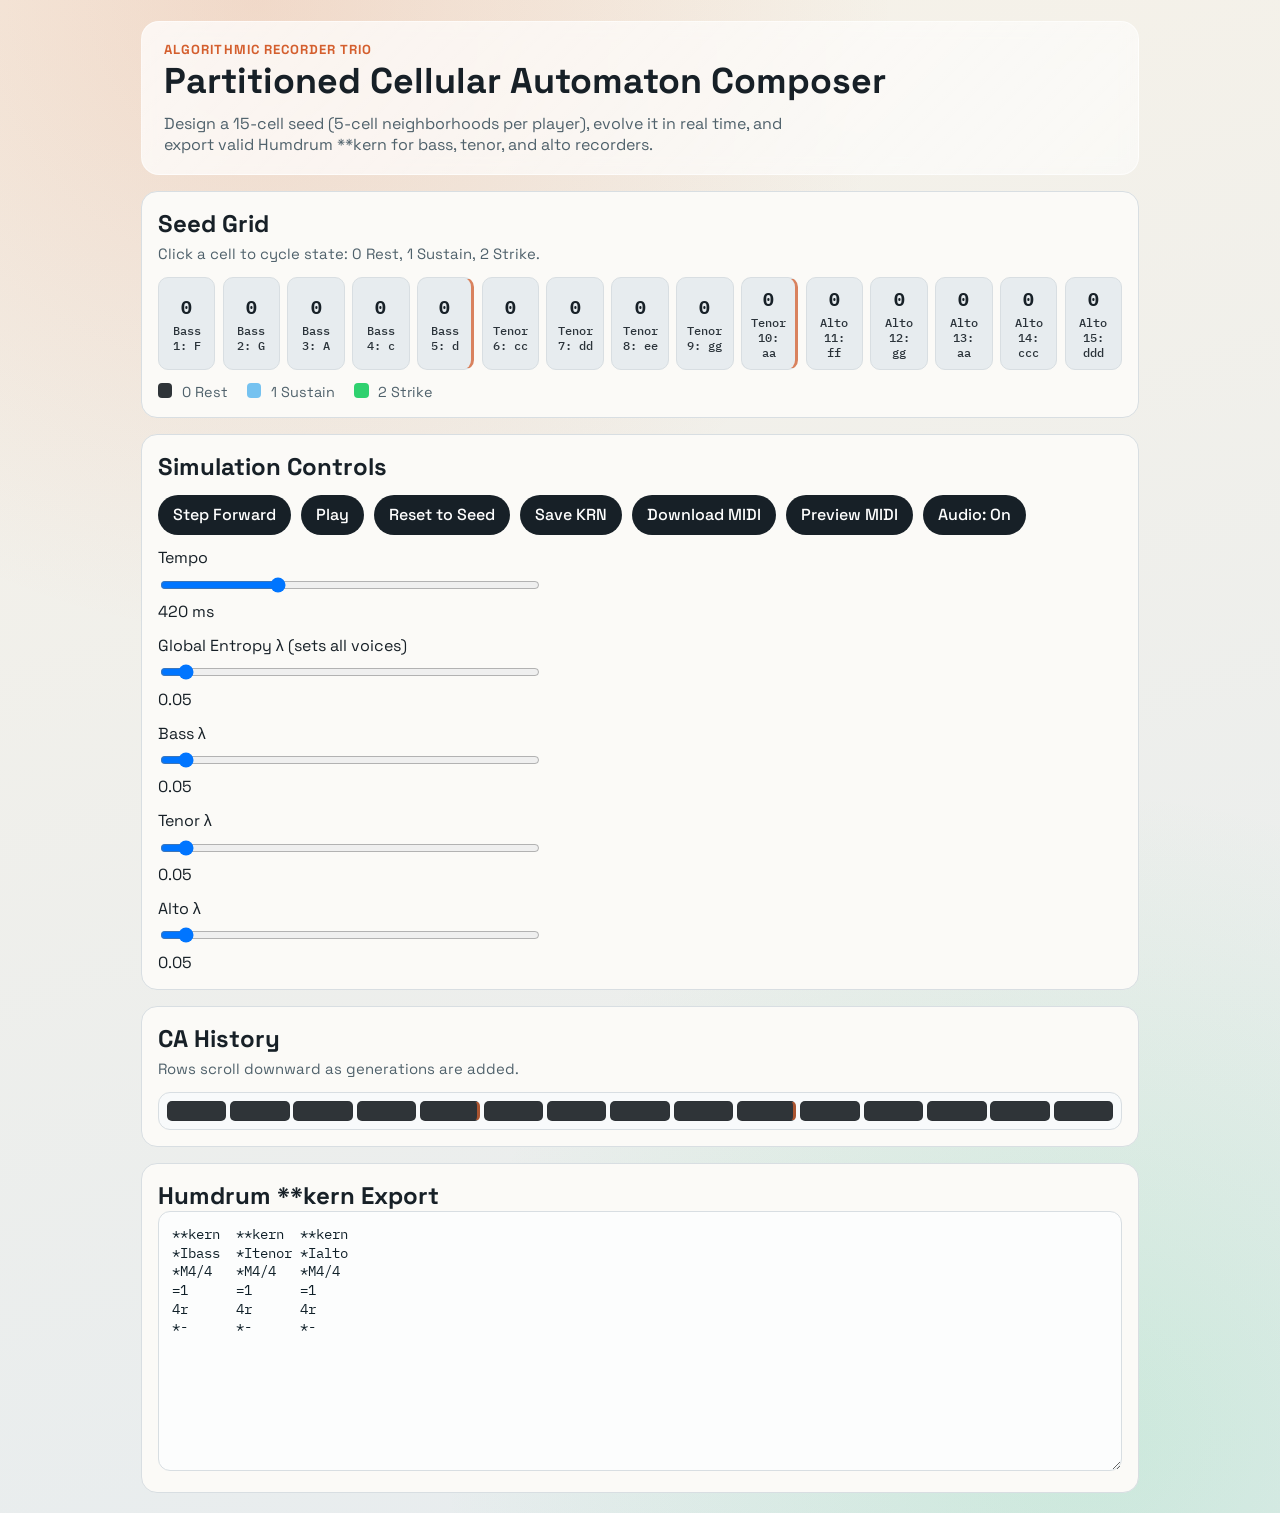
==== index.html @ 7b5e5764 "Initial implementation of recorder trio CA generator" ====
<!doctype html>
<html lang="en">
  <head>
    <meta charset="UTF-8" />
    <meta name="viewport" content="width=device-width, initial-scale=1.0" />
    <title>Recorder Trio CA Generator</title>
    <link rel="preconnect" href="https://fonts.googleapis.com" />
    <link rel="preconnect" href="https://fonts.gstatic.com" crossorigin />
    <link
      href="https://fonts.googleapis.com/css2?family=Space+Grotesk:wght@400;500;700&family=IBM+Plex+Mono:wght@400;600&display=swap"
      rel="stylesheet"
    />
    <link rel="stylesheet" href="style.css" />
  </head>
  <body>
    <main class="app-shell">
      <header class="hero">
        <p class="eyebrow">Algorithmic Recorder Trio</p>
        <h1>Partitioned Cellular Automaton Composer</h1>
        <p class="lede">
          Design a 15-cell seed (5-cell neighborhoods per player), evolve it in real time, and export valid Humdrum **kern for bass, tenor, and alto recorders.
        </p>
      </header>

      <section class="panel" aria-labelledby="seed-heading">
        <h2 id="seed-heading">Seed Grid</h2>
        <p class="helper">Click a cell to cycle state: 0 Rest, 1 Sustain, 2 Strike.</p>
        <div id="seed-grid" class="seed-grid" role="grid" aria-label="Initial 15-cell seed"></div>
        <div class="legend">
          <div><span class="chip s0"></span> 0 Rest</div>
          <div><span class="chip s1"></span> 1 Sustain</div>
          <div><span class="chip s2"></span> 2 Strike</div>
        </div>
      </section>

      <section class="panel controls" aria-labelledby="controls-heading">
        <h2 id="controls-heading">Simulation Controls</h2>
        <div class="button-row">
          <button id="step-btn" type="button">Step Forward</button>
          <button id="play-btn" type="button">Play</button>
          <button id="reset-btn" type="button">Reset to Seed</button>
          <button id="kern-btn" type="button">Save KRN</button>
          <button id="midi-btn" type="button">Download MIDI</button>
          <button id="midi-preview-btn" type="button">Preview MIDI</button>
          <button id="audio-btn" type="button">Audio: On</button>
        </div>
        <label class="speed" for="speed-input">
          Tempo
          <input id="speed-input" type="range" min="80" max="1200" step="20" value="420" />
          <span id="speed-label">420 ms</span>
        </label>
        <label class="speed" for="lambda-input">
          Global Entropy λ (sets all voices)
          <input id="lambda-input" type="range" min="0" max="1" step="0.01" value="0.05" />
          <span id="lambda-label">0.05</span>
        </label>
        <label class="speed" for="bass-lambda-input">
          Bass λ
          <input id="bass-lambda-input" type="range" min="0" max="1" step="0.01" value="0.05" />
          <span id="bass-lambda-label">0.05</span>
        </label>
        <label class="speed" for="tenor-lambda-input">
          Tenor λ
          <input id="tenor-lambda-input" type="range" min="0" max="1" step="0.01" value="0.05" />
          <span id="tenor-lambda-label">0.05</span>
        </label>
        <label class="speed" for="alto-lambda-input">
          Alto λ
          <input id="alto-lambda-input" type="range" min="0" max="1" step="0.01" value="0.05" />
          <span id="alto-lambda-label">0.05</span>
        </label>
      </section>

      <section class="panel" aria-labelledby="history-heading">
        <h2 id="history-heading">CA History</h2>
        <p class="helper">Rows scroll downward as generations are added.</p>
        <div id="history-grid" class="history-grid" aria-label="Cellular automaton history"></div>
      </section>

      <section class="panel" aria-labelledby="export-heading">
        <h2 id="export-heading">Humdrum **kern Export</h2>
        <textarea id="kern-output" readonly spellcheck="false" aria-label="Generated Humdrum kern output"></textarea>
      </section>
    </main>

    <script src="app.js"></script>
  </body>
</html>
---- style.css ----
:root {
  --bg-top: #f7f2e8;
  --bg-bottom: #e6ecef;
  --panel: #fbfaf7;
  --ink: #172027;
  --muted: #4f616b;
  --accent: #d45f2e;
  --rest: #2f3438;
  --sustain: #75c2f0;
  --strike: #2fd16f;
  --line: #d8dee2;
}

* {
  box-sizing: border-box;
}

body {
  margin: 0;
  font-family: "Space Grotesk", sans-serif;
  color: var(--ink);
  min-height: 100vh;
  background:
    radial-gradient(circle at 20% 0%, rgba(212, 95, 46, 0.17), transparent 35%),
    radial-gradient(circle at 85% 95%, rgba(47, 209, 111, 0.15), transparent 36%),
    linear-gradient(165deg, var(--bg-top), var(--bg-bottom));
}

.app-shell {
  max-width: 1040px;
  margin: 0 auto;
  padding: 1.3rem;
  display: grid;
  gap: 1rem;
}

.hero {
  background: linear-gradient(135deg, rgba(255, 255, 255, 0.74), rgba(255, 255, 255, 0.53));
  border: 1px solid rgba(255, 255, 255, 0.6);
  border-radius: 18px;
  padding: 1.2rem 1.4rem;
  backdrop-filter: blur(8px);
}

.eyebrow {
  margin: 0;
  letter-spacing: 0.08em;
  text-transform: uppercase;
  font-size: 0.82rem;
  font-weight: 700;
  color: var(--accent);
}

h1,
h2 {
  margin: 0;
}

h1 {
  font-size: clamp(1.5rem, 2.8vw, 2.25rem);
}

.lede {
  margin: 0.6rem 0 0;
  color: var(--muted);
  max-width: 65ch;
}

.panel {
  background: var(--panel);
  border: 1px solid var(--line);
  border-radius: 16px;
  padding: 1rem;
}

.helper {
  margin: 0.35rem 0 0.85rem;
  color: var(--muted);
  font-size: 0.93rem;
}

.seed-grid {
  display: grid;
  grid-template-columns: repeat(15, minmax(50px, 1fr));
  gap: 0.45rem;
}

.seed-cell {
  border: 1px solid var(--line);
  border-radius: 10px;
  min-height: 68px;
  color: var(--ink);
  display: grid;
  place-content: center;
  gap: 0.25rem;
  cursor: pointer;
  font-family: "IBM Plex Mono", monospace;
  transition: transform 150ms ease, box-shadow 200ms ease;
  user-select: none;
}

.seed-cell:hover {
  transform: translateY(-1px);
  box-shadow: 0 6px 16px rgba(23, 32, 39, 0.11);
}

.seed-cell.block-divider {
  border-right: 3px solid rgba(212, 95, 46, 0.75);
}

.seed-cell strong {
  font-size: 1.15rem;
  text-align: center;
}

.seed-cell small {
  font-size: 0.72rem;
  opacity: 0.9;
  text-align: center;
}

.state-0 {
  background: #e7ecef;
}

.state-1 {
  background: #d4ecfb;
}

.state-2 {
  background: #c6f6d7;
}

.legend {
  margin-top: 0.8rem;
  display: flex;
  flex-wrap: wrap;
  gap: 0.8rem 1.2rem;
  color: var(--muted);
  font-size: 0.9rem;
}

.chip {
  display: inline-block;
  width: 0.9rem;
  height: 0.9rem;
  border-radius: 0.25rem;
  vertical-align: text-top;
  margin-right: 0.35rem;
}

.chip.s0 {
  background: var(--rest);
}

.chip.s1 {
  background: var(--sustain);
}

.chip.s2 {
  background: var(--strike);
}

.controls {
  display: grid;
  gap: 0.8rem;
}

.button-row {
  display: flex;
  flex-wrap: wrap;
  gap: 0.6rem;
}

button {
  appearance: none;
  border: 0;
  background: var(--ink);
  color: white;
  border-radius: 999px;
  padding: 0.58rem 0.95rem;
  font: inherit;
  font-weight: 500;
  cursor: pointer;
}

button:hover {
  filter: brightness(1.08);
}

button.is-muted {
  background: #4f616b;
}

button.is-active {
  background: #d45f2e;
}

.speed {
  display: grid;
  gap: 0.4rem;
  max-width: 380px;
}

.speed input {
  width: 100%;
}

.history-grid {
  border: 1px solid var(--line);
  border-radius: 12px;
  overflow: auto;
  max-height: 340px;
  background: #f8fafb;
  padding: 0.5rem;
  display: grid;
  gap: 0.24rem;
}

.history-row {
  display: grid;
  grid-template-columns: repeat(15, minmax(24px, 1fr));
  gap: 0.24rem;
}

.history-cell {
  height: 20px;
  border-radius: 5px;
  border: 1px solid rgba(0, 0, 0, 0.06);
}

.history-cell.block-divider {
  border-right: 3px solid rgba(212, 95, 46, 0.75);
}

.history-cell.s0 {
  background: var(--rest);
}

.history-cell.s1 {
  background: var(--sustain);
}

.history-cell.s2 {
  background: var(--strike);
}

#kern-output {
  width: 100%;
  min-height: 260px;
  resize: vertical;
  border-radius: 12px;
  border: 1px solid var(--line);
  padding: 0.85rem;
  font-family: "IBM Plex Mono", monospace;
  font-size: 0.86rem;
  line-height: 1.35;
  color: #102029;
  background: #fcfdfd;
}

@media (max-width: 840px) {
  .seed-grid {
    grid-template-columns: repeat(5, minmax(64px, 1fr));
  }

  .history-row {
    grid-template-columns: repeat(15, minmax(18px, 1fr));
  }
}
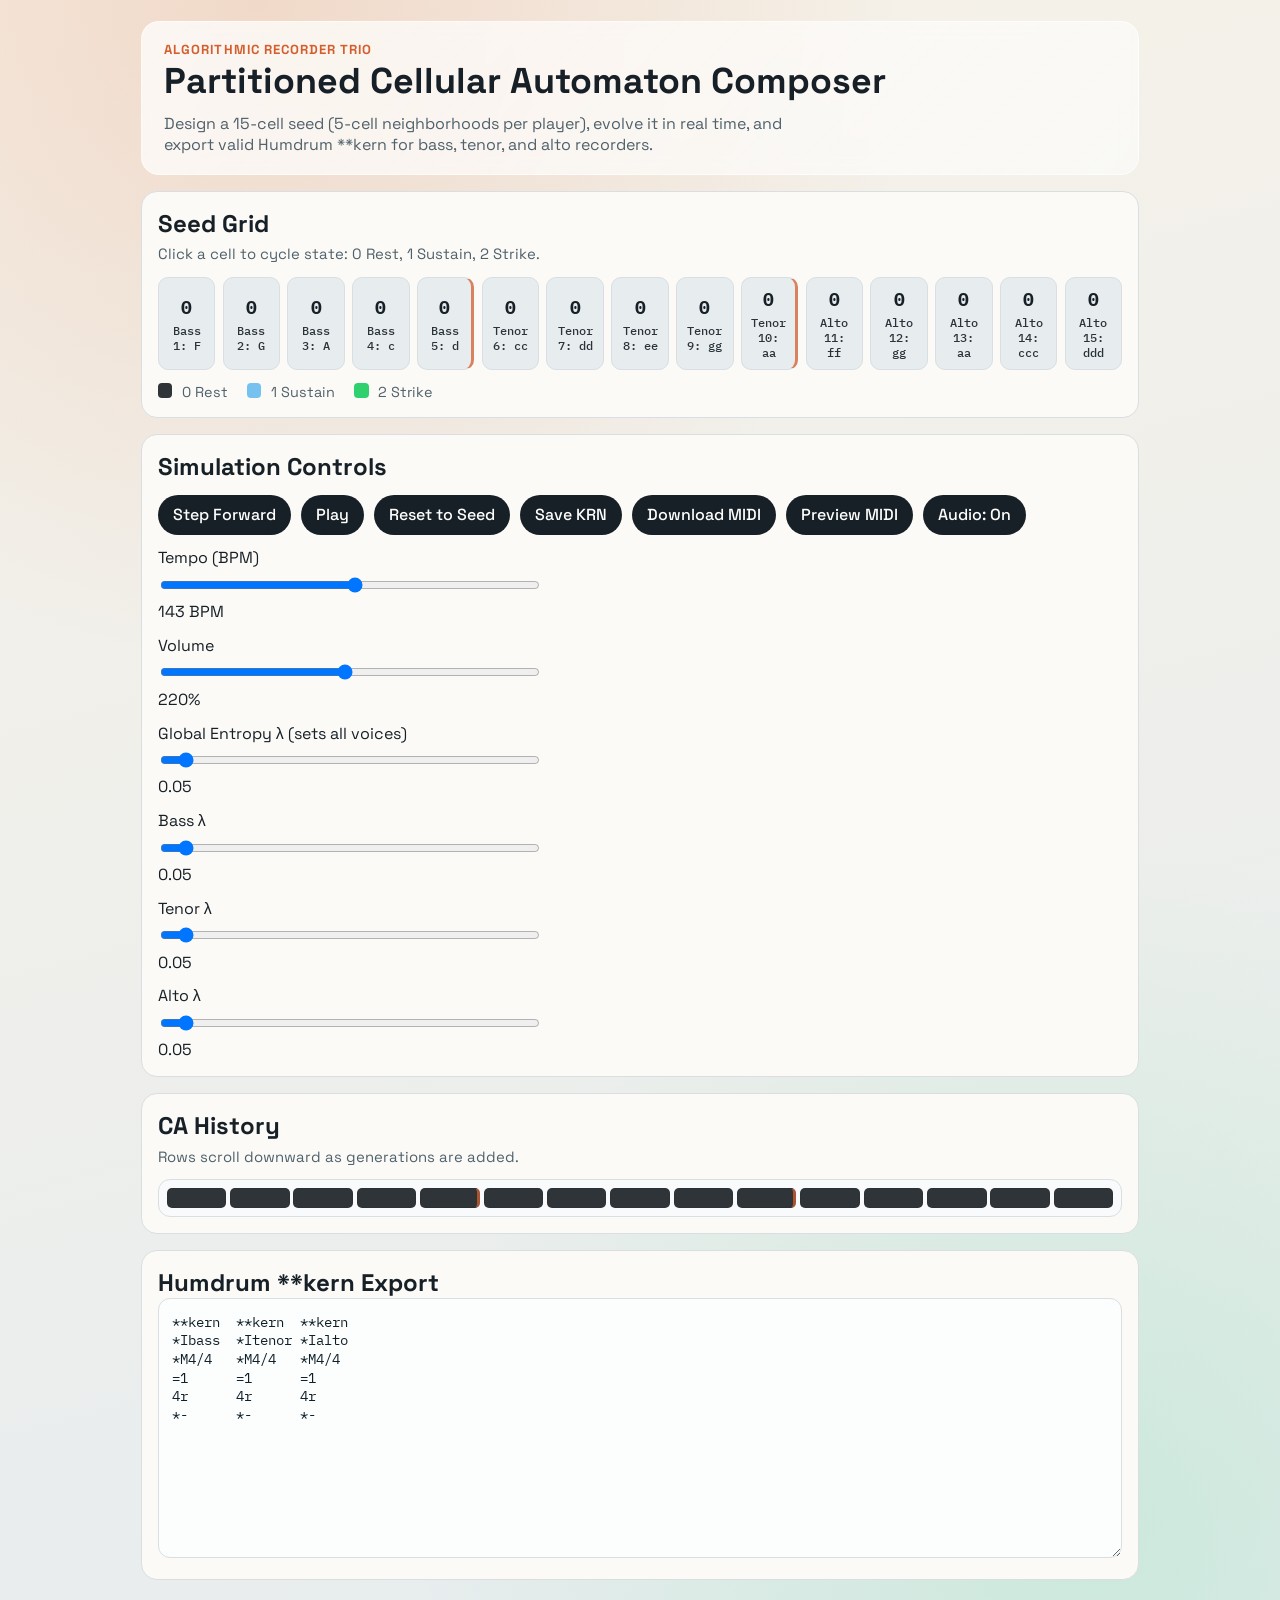
==== commit fea9ebcc: "Add volume control and update tempo input to BPM format" ====
--- a/index.html
+++ b/index.html
@@ -45,9 +45,14 @@
           <button id="audio-btn" type="button">Audio: On</button>
         </div>
         <label class="speed" for="speed-input">
-          Tempo
-          <input id="speed-input" type="range" min="80" max="1200" step="20" value="420" />
-          <span id="speed-label">420 ms</span>
+          Tempo (BPM)
+          <input id="speed-input" type="range" min="40" max="240" step="1" value="143" />
+          <span id="speed-label">143 BPM</span>
+        </label>
+        <label class="speed" for="volume-input">
+          Volume
+          <input id="volume-input" type="range" min="50" max="400" step="5" value="220" />
+          <span id="volume-label">220%</span>
         </label>
         <label class="speed" for="lambda-input">
           Global Entropy λ (sets all voices)
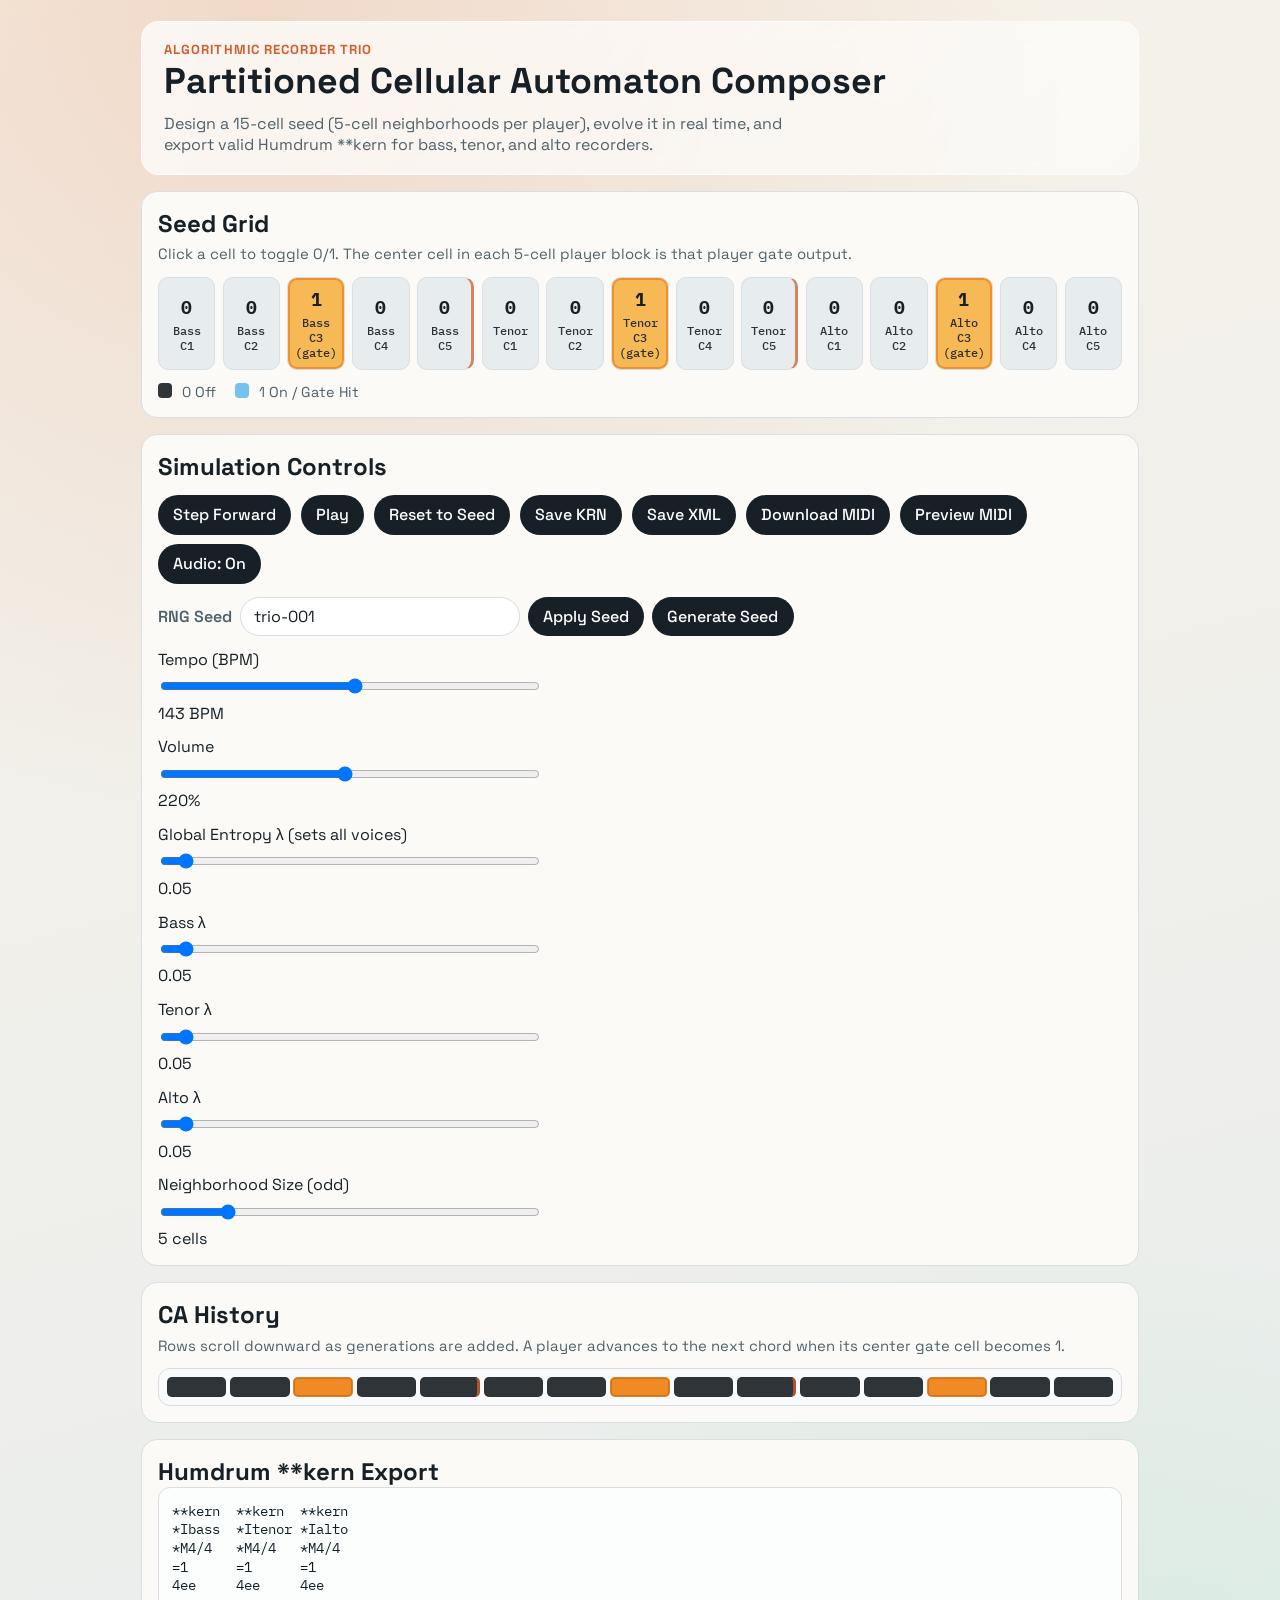
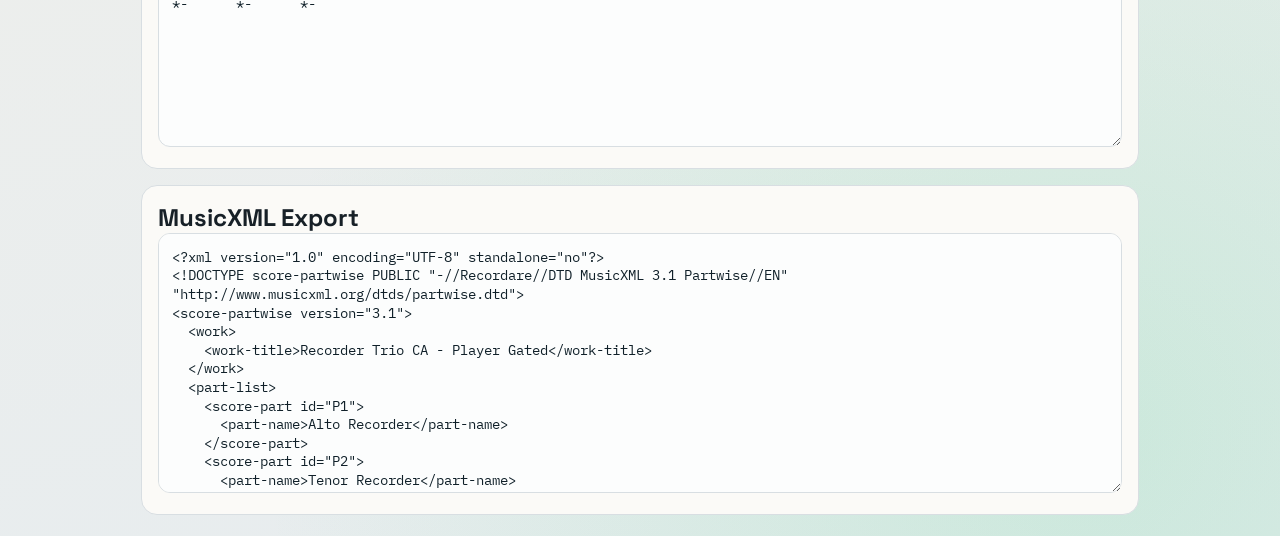
==== commit 1075cf01: "Enhance CA Visual Lab and Seed Grid Functionality - Updated seed grid interaction to toggle between " ====
--- a/index.html
+++ b/index.html
@@ -24,12 +24,11 @@
 
       <section class="panel" aria-labelledby="seed-heading">
         <h2 id="seed-heading">Seed Grid</h2>
-        <p class="helper">Click a cell to cycle state: 0 Rest, 1 Sustain, 2 Strike.</p>
+        <p class="helper">Click a cell to toggle 0/1. The center cell in each 5-cell player block is that player gate output.</p>
         <div id="seed-grid" class="seed-grid" role="grid" aria-label="Initial 15-cell seed"></div>
         <div class="legend">
-          <div><span class="chip s0"></span> 0 Rest</div>
-          <div><span class="chip s1"></span> 1 Sustain</div>
-          <div><span class="chip s2"></span> 2 Strike</div>
+          <div><span class="chip s0"></span> 0 Off</div>
+          <div><span class="chip s1"></span> 1 On / Gate Hit</div>
         </div>
       </section>
 
@@ -40,9 +39,16 @@
           <button id="play-btn" type="button">Play</button>
           <button id="reset-btn" type="button">Reset to Seed</button>
           <button id="kern-btn" type="button">Save KRN</button>
+          <button id="xml-btn" type="button">Save XML</button>
           <button id="midi-btn" type="button">Download MIDI</button>
           <button id="midi-preview-btn" type="button">Preview MIDI</button>
           <button id="audio-btn" type="button">Audio: On</button>
+        </div>
+        <div class="seed-controls">
+          <label for="rng-seed-input">RNG Seed</label>
+          <input id="rng-seed-input" type="text" value="trio-001" spellcheck="false" />
+          <button id="rng-apply-btn" type="button">Apply Seed</button>
+          <button id="rng-generate-btn" type="button">Generate Seed</button>
         </div>
         <label class="speed" for="speed-input">
           Tempo (BPM)
@@ -74,11 +80,16 @@
           <input id="alto-lambda-input" type="range" min="0" max="1" step="0.01" value="0.05" />
           <span id="alto-lambda-label">0.05</span>
         </label>
+        <label class="speed" for="block-size-input">
+          Neighborhood Size (odd)
+          <input id="block-size-input" type="range" min="3" max="15" step="2" value="5" />
+          <span id="block-size-label">5 cells</span>
+        </label>
       </section>
 
       <section class="panel" aria-labelledby="history-heading">
         <h2 id="history-heading">CA History</h2>
-        <p class="helper">Rows scroll downward as generations are added.</p>
+        <p class="helper">Rows scroll downward as generations are added. A player advances to the next chord when its center gate cell becomes 1.</p>
         <div id="history-grid" class="history-grid" aria-label="Cellular automaton history"></div>
       </section>
 
@@ -86,6 +97,11 @@
         <h2 id="export-heading">Humdrum **kern Export</h2>
         <textarea id="kern-output" readonly spellcheck="false" aria-label="Generated Humdrum kern output"></textarea>
       </section>
+
+      <section class="panel" aria-labelledby="xml-export-heading">
+        <h2 id="xml-export-heading">MusicXML Export</h2>
+        <textarea id="xml-output" readonly spellcheck="false" aria-label="Generated MusicXML output"></textarea>
+      </section>
     </main>
 
     <script src="app.js"></script>
--- a/style.css
+++ b/style.css
@@ -5,6 +5,7 @@
   --ink: #172027;
   --muted: #4f616b;
   --accent: #d45f2e;
+  --gate: #f08a24;
   --rest: #2f3438;
   --sustain: #75c2f0;
   --strike: #2fd16f;
@@ -108,6 +109,18 @@
   border-right: 3px solid rgba(212, 95, 46, 0.75);
 }
 
+.seed-cell.is-gate {
+  box-shadow: inset 0 0 0 2px rgba(240, 138, 36, 0.85);
+}
+
+.seed-cell.is-gate.state-0 {
+  background: #f1d4b1;
+}
+
+.seed-cell.is-gate.state-1 {
+  background: #f7b955;
+}
+
 .seed-cell strong {
   font-size: 1.15rem;
   text-align: center;
@@ -170,6 +183,28 @@
   display: flex;
   flex-wrap: wrap;
   gap: 0.6rem;
+}
+
+.seed-controls {
+  display: flex;
+  flex-wrap: wrap;
+  align-items: center;
+  gap: 0.5rem;
+}
+
+.seed-controls label {
+  font-weight: 600;
+  color: var(--muted);
+}
+
+.seed-controls input {
+  width: min(280px, 100%);
+  border: 1px solid var(--line);
+  border-radius: 999px;
+  padding: 0.5rem 0.8rem;
+  font: inherit;
+  background: #fff;
+  color: var(--ink);
 }
 
 button {
@@ -233,6 +268,18 @@
   border-right: 3px solid rgba(212, 95, 46, 0.75);
 }
 
+.history-cell.is-gate {
+  box-shadow: inset 0 0 0 1px rgba(133, 74, 10, 0.35);
+}
+
+.history-cell.is-gate.s0 {
+  background: var(--rest);
+}
+
+.history-cell.is-gate.s1 {
+  background: var(--gate);
+}
+
 .history-cell.s0 {
   background: var(--rest);
 }
@@ -245,7 +292,8 @@
   background: var(--strike);
 }
 
-#kern-output {
+#kern-output,
+#xml-output {
   width: 100%;
   min-height: 260px;
   resize: vertical;
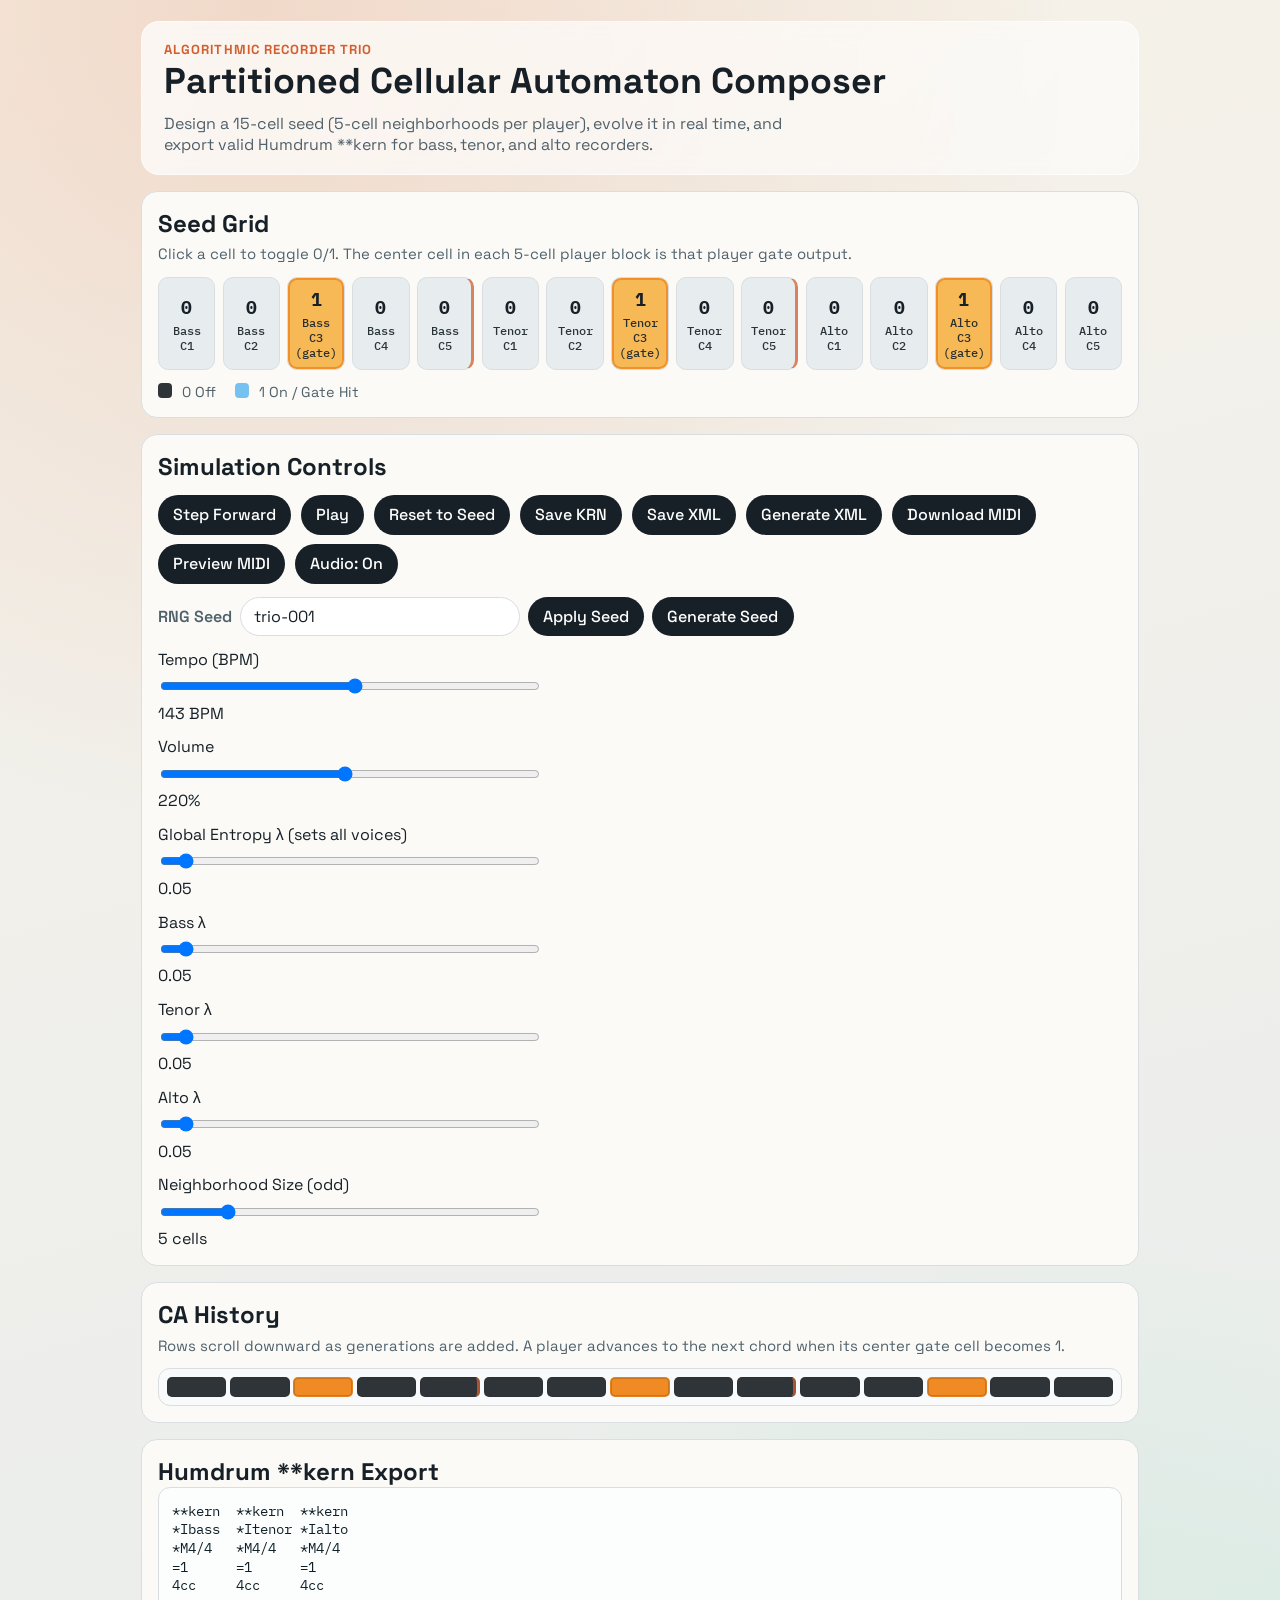
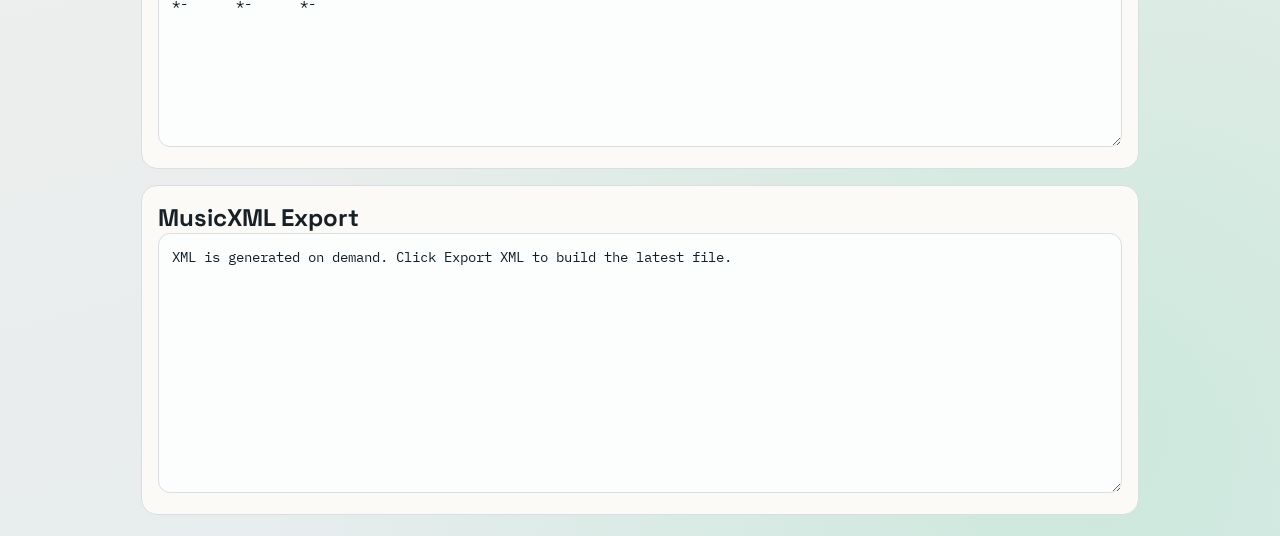
==== commit 268b26f4: "Add Generate XML button and implement XML generation functionality" ====
--- a/index.html
+++ b/index.html
@@ -40,6 +40,7 @@
           <button id="reset-btn" type="button">Reset to Seed</button>
           <button id="kern-btn" type="button">Save KRN</button>
           <button id="xml-btn" type="button">Save XML</button>
+          <button id="generate-xml-btn" type="button">Generate XML</button>
           <button id="midi-btn" type="button">Download MIDI</button>
           <button id="midi-preview-btn" type="button">Preview MIDI</button>
           <button id="audio-btn" type="button">Audio: On</button>
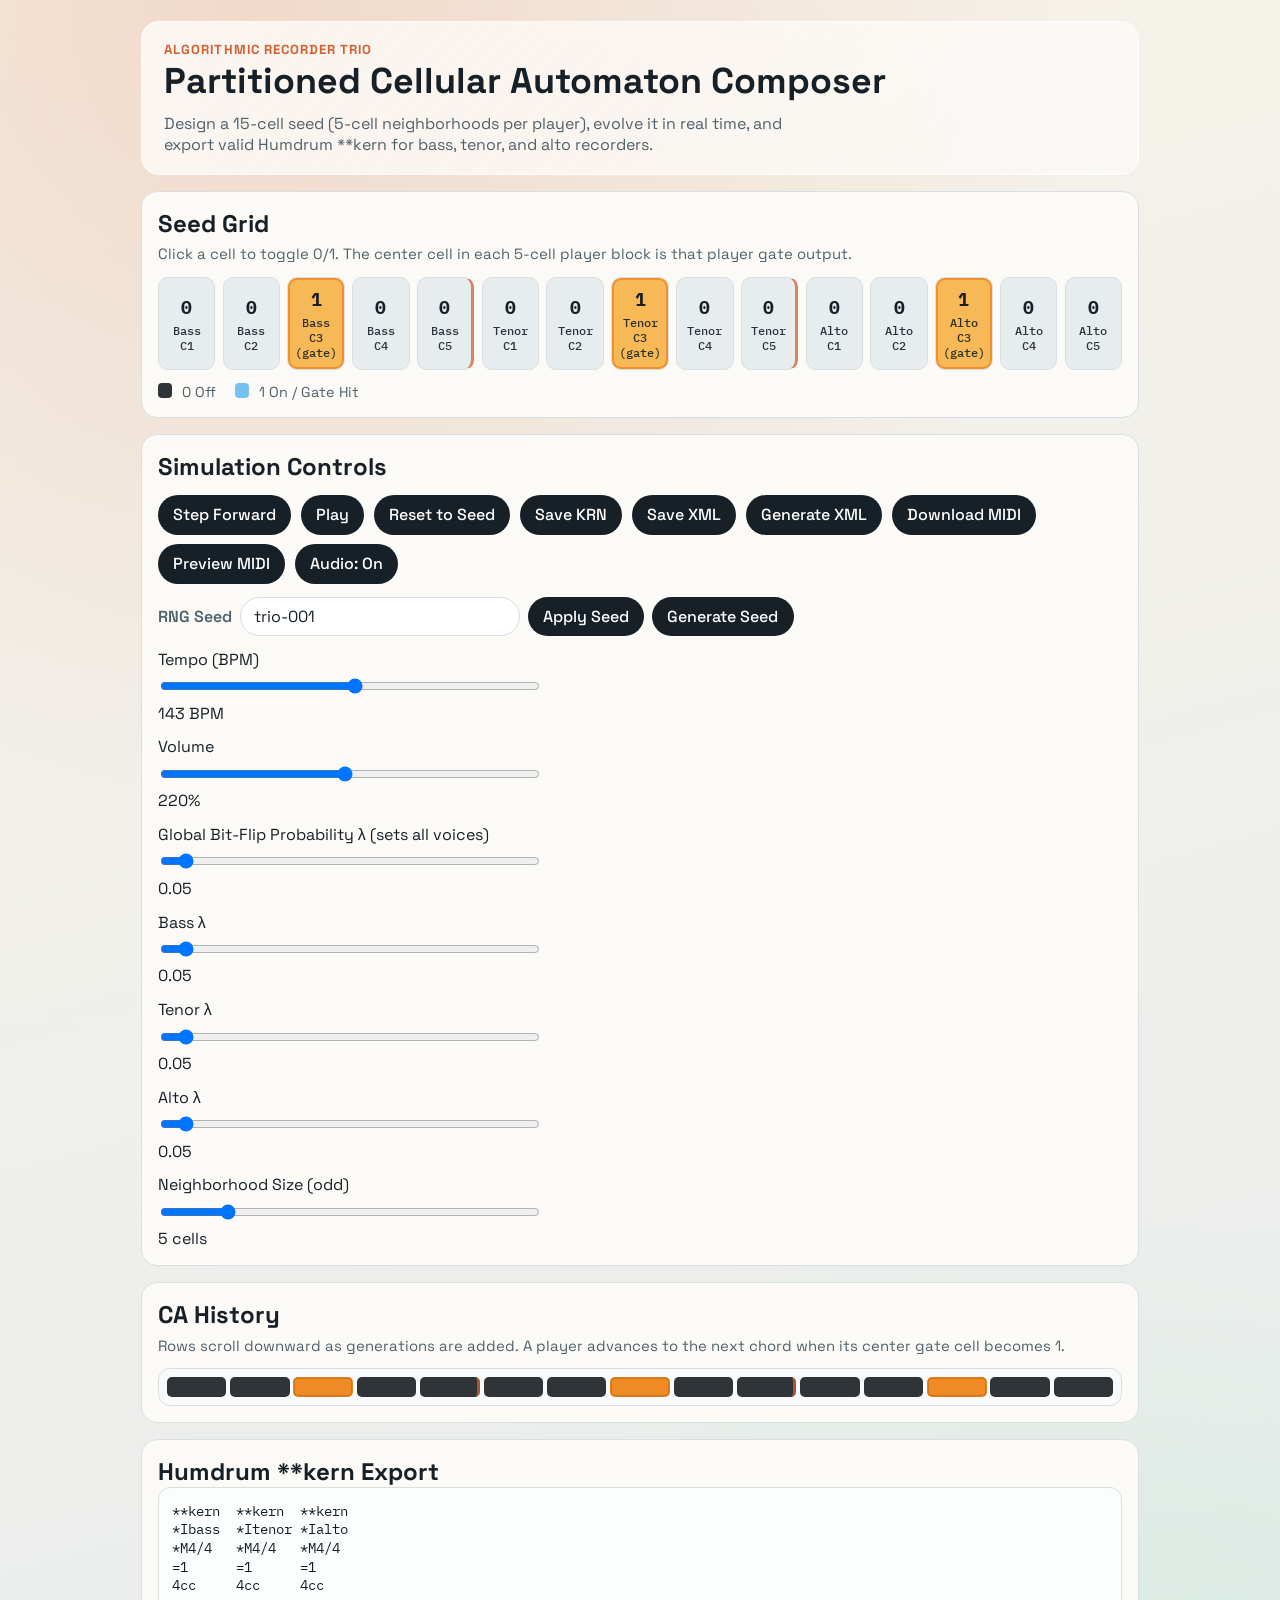
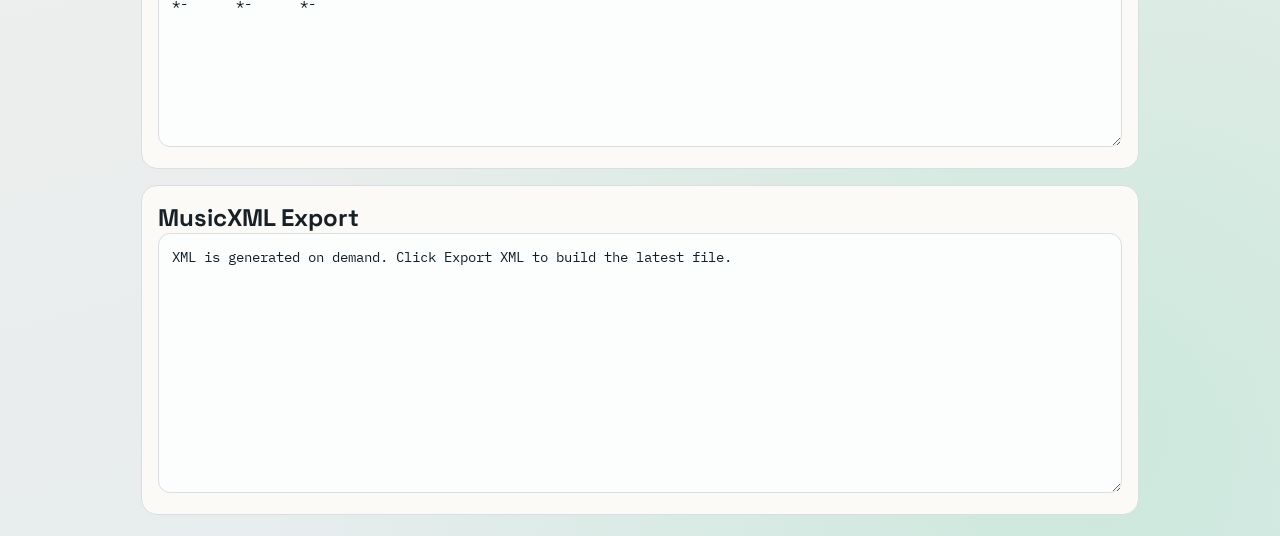
==== commit 982a6c49: "Clarify terminology: update 'Entropy' to 'Bit-Flip Noise' in README and 'Entropy' to 'Bit-Flip Proba" ====
--- a/index.html
+++ b/index.html
@@ -62,7 +62,7 @@
           <span id="volume-label">220%</span>
         </label>
         <label class="speed" for="lambda-input">
-          Global Entropy λ (sets all voices)
+          Global Bit-Flip Probability λ (sets all voices)
           <input id="lambda-input" type="range" min="0" max="1" step="0.01" value="0.05" />
           <span id="lambda-label">0.05</span>
         </label>
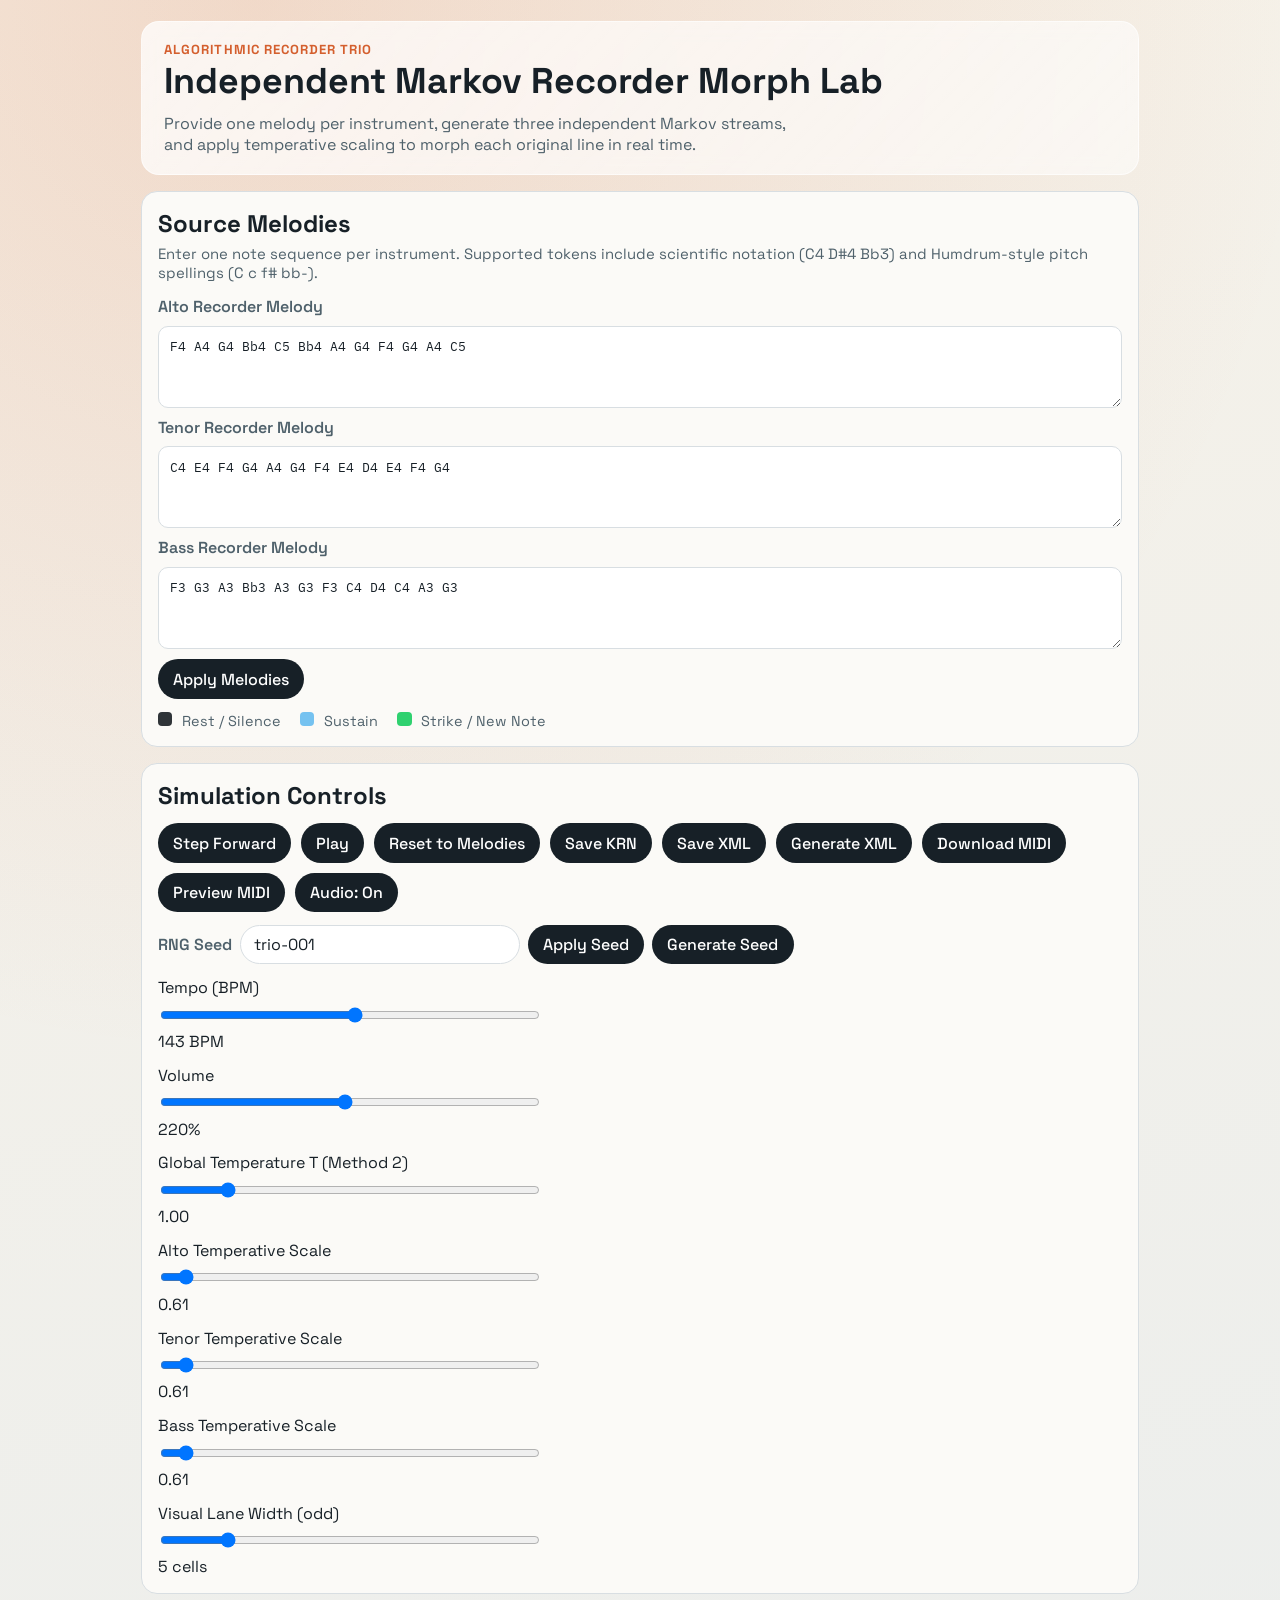
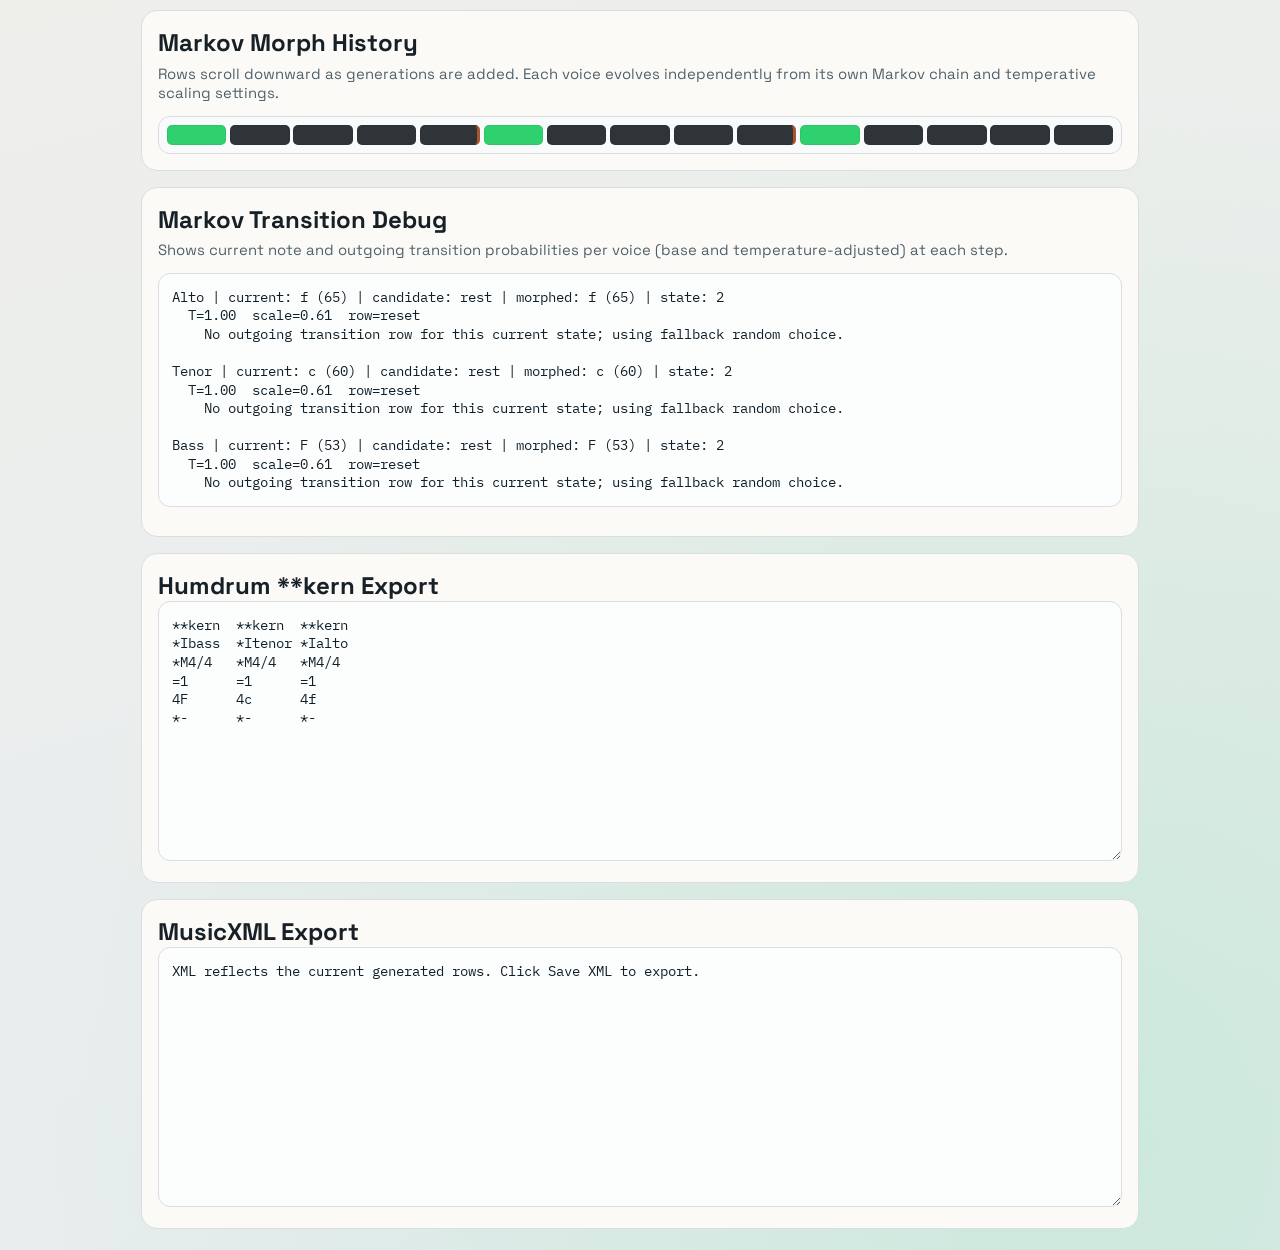
==== commit 89ecc642: "refactor: update application title and restructure melody input section - Changed the title from "Re" ====
--- a/index.html
+++ b/index.html
@@ -3,7 +3,7 @@
   <head>
     <meta charset="UTF-8" />
     <meta name="viewport" content="width=device-width, initial-scale=1.0" />
-    <title>Recorder Trio CA Generator</title>
+    <title>Recorder Trio Markov Morph Lab</title>
     <link rel="preconnect" href="https://fonts.googleapis.com" />
     <link rel="preconnect" href="https://fonts.gstatic.com" crossorigin />
     <link
@@ -16,19 +16,32 @@
     <main class="app-shell">
       <header class="hero">
         <p class="eyebrow">Algorithmic Recorder Trio</p>
-        <h1>Partitioned Cellular Automaton Composer</h1>
+        <h1>Independent Markov Recorder Morph Lab</h1>
         <p class="lede">
-          Design a 15-cell seed (5-cell neighborhoods per player), evolve it in real time, and export valid Humdrum **kern for bass, tenor, and alto recorders.
+          Provide one melody per instrument, generate three independent Markov streams, and apply temperative scaling to morph each original line in real time.
         </p>
       </header>
 
       <section class="panel" aria-labelledby="seed-heading">
-        <h2 id="seed-heading">Seed Grid</h2>
-        <p class="helper">Click a cell to toggle 0/1. The center cell in each 5-cell player block is that player gate output.</p>
-        <div id="seed-grid" class="seed-grid" role="grid" aria-label="Initial 15-cell seed"></div>
+        <h2 id="seed-heading">Source Melodies</h2>
+        <p class="helper">Enter one note sequence per instrument. Supported tokens include scientific notation (C4 D#4 Bb3) and Humdrum-style pitch spellings (C c f# bb-).</p>
+        <div class="melody-grid" role="group" aria-label="Source melodies per recorder">
+          <label for="alto-melody-input">Alto Recorder Melody</label>
+          <textarea id="alto-melody-input" spellcheck="false">F4 A4 G4 Bb4 C5 Bb4 A4 G4 F4 G4 A4 C5</textarea>
+
+          <label for="tenor-melody-input">Tenor Recorder Melody</label>
+          <textarea id="tenor-melody-input" spellcheck="false">C4 E4 F4 G4 A4 G4 F4 E4 D4 E4 F4 G4</textarea>
+
+          <label for="bass-melody-input">Bass Recorder Melody</label>
+          <textarea id="bass-melody-input" spellcheck="false">F3 G3 A3 Bb3 A3 G3 F3 C4 D4 C4 A3 G3</textarea>
+        </div>
+        <div class="button-row compact">
+          <button id="apply-melodies-btn" type="button">Apply Melodies</button>
+        </div>
         <div class="legend">
-          <div><span class="chip s0"></span> 0 Off</div>
-          <div><span class="chip s1"></span> 1 On / Gate Hit</div>
+          <div><span class="chip s0"></span> Rest / Silence</div>
+          <div><span class="chip s1"></span> Sustain</div>
+          <div><span class="chip s2"></span> Strike / New Note</div>
         </div>
       </section>
 
@@ -37,7 +50,7 @@
         <div class="button-row">
           <button id="step-btn" type="button">Step Forward</button>
           <button id="play-btn" type="button">Play</button>
-          <button id="reset-btn" type="button">Reset to Seed</button>
+          <button id="reset-btn" type="button">Reset to Melodies</button>
           <button id="kern-btn" type="button">Save KRN</button>
           <button id="xml-btn" type="button">Save XML</button>
           <button id="generate-xml-btn" type="button">Generate XML</button>
@@ -62,36 +75,42 @@
           <span id="volume-label">220%</span>
         </label>
         <label class="speed" for="lambda-input">
-          Global Bit-Flip Probability λ (sets all voices)
-          <input id="lambda-input" type="range" min="0" max="1" step="0.01" value="0.05" />
-          <span id="lambda-label">0.05</span>
+          Global Temperature T (Method 2)
+          <input id="lambda-input" type="range" min="0.2" max="5" step="0.05" value="1" />
+          <span id="lambda-label">1.00</span>
+        </label>
+        <label class="speed" for="alto-lambda-input">
+          Alto Temperative Scale
+          <input id="alto-lambda-input" type="range" min="0" max="1" step="0.01" value="0.05" />
+          <span id="alto-lambda-label">0.05</span>
+        </label>
+        <label class="speed" for="tenor-lambda-input">
+          Tenor Temperative Scale
+          <input id="tenor-lambda-input" type="range" min="0" max="1" step="0.01" value="0.05" />
+          <span id="tenor-lambda-label">0.05</span>
         </label>
         <label class="speed" for="bass-lambda-input">
-          Bass λ
+          Bass Temperative Scale
           <input id="bass-lambda-input" type="range" min="0" max="1" step="0.01" value="0.05" />
           <span id="bass-lambda-label">0.05</span>
         </label>
-        <label class="speed" for="tenor-lambda-input">
-          Tenor λ
-          <input id="tenor-lambda-input" type="range" min="0" max="1" step="0.01" value="0.05" />
-          <span id="tenor-lambda-label">0.05</span>
-        </label>
-        <label class="speed" for="alto-lambda-input">
-          Alto λ
-          <input id="alto-lambda-input" type="range" min="0" max="1" step="0.01" value="0.05" />
-          <span id="alto-lambda-label">0.05</span>
-        </label>
         <label class="speed" for="block-size-input">
-          Neighborhood Size (odd)
+          Visual Lane Width (odd)
           <input id="block-size-input" type="range" min="3" max="15" step="2" value="5" />
           <span id="block-size-label">5 cells</span>
         </label>
       </section>
 
       <section class="panel" aria-labelledby="history-heading">
-        <h2 id="history-heading">CA History</h2>
-        <p class="helper">Rows scroll downward as generations are added. A player advances to the next chord when its center gate cell becomes 1.</p>
-        <div id="history-grid" class="history-grid" aria-label="Cellular automaton history"></div>
+        <h2 id="history-heading">Markov Morph History</h2>
+        <p class="helper">Rows scroll downward as generations are added. Each voice evolves independently from its own Markov chain and temperative scaling settings.</p>
+        <div id="history-grid" class="history-grid" aria-label="Markov history"></div>
+      </section>
+
+      <section class="panel" aria-labelledby="debug-heading">
+        <h2 id="debug-heading">Markov Transition Debug</h2>
+        <p class="helper">Shows current note and outgoing transition probabilities per voice (base and temperature-adjusted) at each step.</p>
+        <pre id="markov-debug-output" aria-label="Markov transition debug output"></pre>
       </section>
 
       <section class="panel" aria-labelledby="export-heading">
--- a/style.css
+++ b/style.css
@@ -86,6 +86,30 @@
   gap: 0.45rem;
 }
 
+.melody-grid {
+  display: grid;
+  gap: 0.55rem;
+}
+
+.melody-grid label {
+  font-weight: 600;
+  color: var(--muted);
+}
+
+.melody-grid textarea {
+  width: 100%;
+  min-height: 82px;
+  resize: vertical;
+  border-radius: 10px;
+  border: 1px solid var(--line);
+  padding: 0.65rem 0.7rem;
+  font-family: "IBM Plex Mono", monospace;
+  font-size: 0.84rem;
+  line-height: 1.35;
+  background: #fff;
+  color: var(--ink);
+}
+
 .seed-cell {
   border: 1px solid var(--line);
   border-radius: 10px;
@@ -183,6 +207,10 @@
   display: flex;
   flex-wrap: wrap;
   gap: 0.6rem;
+}
+
+.button-row.compact {
+  margin-top: 0.65rem;
 }
 
 .seed-controls {
@@ -293,7 +321,8 @@
 }
 
 #kern-output,
-#xml-output {
+#xml-output,
+#markov-debug-output {
   width: 100%;
   min-height: 260px;
   resize: vertical;
@@ -307,6 +336,11 @@
   background: #fcfdfd;
 }
 
+#markov-debug-output {
+  min-height: 210px;
+  white-space: pre-wrap;
+}
+
 @media (max-width: 840px) {
   .seed-grid {
     grid-template-columns: repeat(5, minmax(64px, 1fr));
